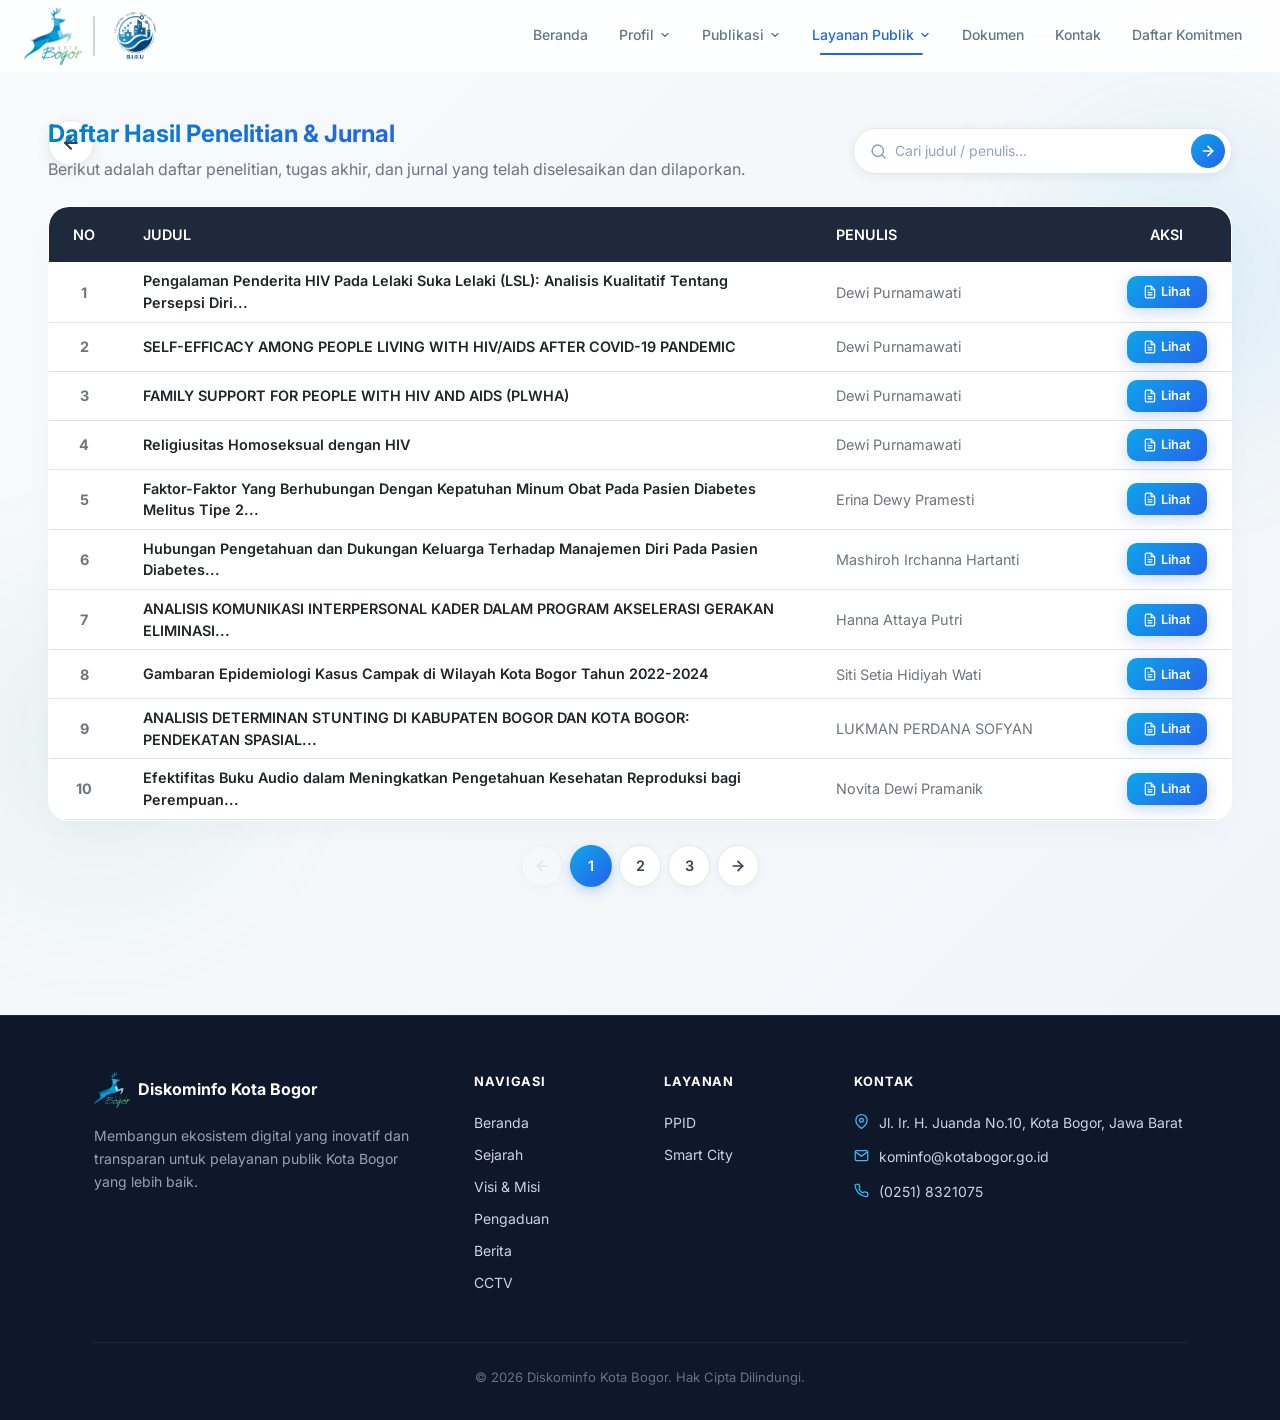
==== daftar-jurnal.html @ 7eaa9bc3 "feat: redesign page submit penelitian, update back button to fixed position, beautify search bar, an" ====
<!DOCTYPE html>
<html lang="id">
<head>
  <meta charset="UTF-8">
  <meta name="viewport" content="width=device-width, initial-scale=1.0">
  <title>Daftar Jurnal & Penelitian — Diskominfo Kota Bogor</title>
  <meta name="description" content="Dinas Komunikasi dan Informatika Kota Bogor — Portal layanan digital, informasi publik, dan pengaduan masyarakat.">

  <link rel="preconnect" href="https://fonts.googleapis.com">
  <link rel="preconnect" href="https://fonts.gstatic.com" crossorigin>
  <link href="https://cdn.jsdelivr.net/npm/bootstrap@5.3.2/dist/css/bootstrap.min.css" rel="stylesheet">
  <link href="https://unpkg.com/aos@2.3.1/dist/aos.css" rel="stylesheet">
  <link rel="stylesheet" href="https://cdn.jsdelivr.net/npm/swiper@10/swiper-bundle.min.css" />
  <link rel="stylesheet" href="assets/css/app.css">
  
  <style>
    /* CSS Tambahan untuk memastikan navbar hover dan tanpa dot di mobile */
    .nav-item { list-style: none !important; }
    .nav-menu .dropdown-menu { border: none; box-shadow: 0 4px 15px rgba(0,0,0,0.08); border-radius: 12px; }
    .nav-menu .dropdown-item { padding: 0.6rem 1.2rem; border-radius: 6px; margin: 2px 8px; width: auto; font-weight: 500; }
    .nav-menu .dropdown-item:hover { background-color: #f1f5f9; color: #0ea5e9; }
    
    @media (max-width: 991px) {
      .nav-menu .dropdown-menu { display: block !important; box-shadow: none !important; padding: 0; margin-left: 1rem; border-left: 2px solid #e2e8f0; border-radius: 0; background: transparent; }
      .nav-menu .dropdown-item { padding: 0.5rem 1rem; }
    }
    #journalsTable thead th {
      background-color: #1e293b !important;
      color: #ffffff !important;
      font-weight: 600;
      border: none;
    }
    /* Custom Pagination Styling */
    .pagination {
      gap: 8px;
    }
    .pagination .page-item .page-link {
      width: 42px;
      height: 42px;
      display: inline-flex;
      align-items: center;
      justify-content: center;
      border-radius: 50% !important;
      border: 1px solid var(--border) !important;
      color: var(--slate-700) !important;
      font-weight: 600;
      font-size: 0.9rem;
      transition: all 0.25s cubic-bezier(0.4, 0, 0.2, 1);
      box-shadow: 0 2px 8px rgba(15, 23, 42, 0.04) !important;
      background-color: var(--white) !important;
    }
    .pagination .page-item.active .page-link {
      background: linear-gradient(135deg, #0ea5e9 0%, #2563eb 100%) !important;
      color: var(--white) !important;
      border-color: transparent !important;
      box-shadow: 0 4px 12px rgba(37, 99, 235, 0.25) !important;
    }
    .pagination .page-item:not(.active):not(.disabled) .page-link:hover {
      background-color: var(--slate-100) !important;
      color: #0ea5e9 !important;
      transform: translateY(-2px);
      border-color: #bae6fd !important;
      box-shadow: 0 6px 12px rgba(14, 165, 233, 0.15) !important;
    }
    .pagination .page-item.disabled .page-link {
      opacity: 0.5;
      background-color: #f8fafc !important;
      color: var(--slate-300) !important;
      cursor: not-allowed;
      border-color: var(--border) !important;
    }
    /* Unified Search Bar */
    .search-bar-unified {
      display: flex;
      align-items: center;
      background: #ffffff;
      border: 1.5px solid #e2e8f0;
      border-radius: 999px;
      padding: 0.3rem 0.4rem 0.3rem 1rem;
      gap: 0.5rem;
      box-shadow: 0 2px 12px rgba(15, 23, 42, 0.06);
      transition: border-color 0.2s ease, box-shadow 0.2s ease;
    }
    .search-bar-unified:focus-within {
      border-color: #0ea5e9;
      box-shadow: 0 0 0 3px rgba(14, 165, 233, 0.12);
    }
    .search-bar-icon {
      color: #94a3b8;
      flex-shrink: 0;
    }
    .search-bar-unified input {
      border: none;
      outline: none;
      background: transparent;
      font-size: 0.875rem;
      color: #0f172a;
      width: 100%;
      padding: 0.25rem 0;
    }
    .search-bar-unified input::placeholder { color: #94a3b8; }
    .search-bar-unified button {
      flex-shrink: 0;
      width: 34px;
      height: 34px;
      border-radius: 50%;
      border: none;
      background: linear-gradient(135deg, #0ea5e9 0%, #2563eb 100%);
      color: #ffffff;
      display: flex;
      align-items: center;
      justify-content: center;
      cursor: pointer;
      transition: transform 0.2s ease, box-shadow 0.2s ease;
    }
    .search-bar-unified button:hover {
      transform: scale(1.08);
      box-shadow: 0 4px 12px rgba(37, 99, 235, 0.3);
    }
  </style>
</head>
<body>

<!-- ═══════════ NAVBAR ═══════════ -->
<header class="site-nav" id="siteNav"></header>

<!-- ═══════════ KONTEN UTAMA ═══════════ -->
<section class="section position-relative overflow-hidden" style="min-height: 80vh; padding-top: 6rem; padding-bottom: 4rem; background: linear-gradient(135deg, #f8fafc 0%, #f1f5f9 100%);">
  <!-- Glowing Background Blobs -->
  <div class="bg-glowing-blob" style="top: 5%; right: -10%;"></div>
  <div class="bg-glowing-blob" style="bottom: 5%; left: -10%; background: radial-gradient(circle, rgba(22, 163, 74, 0.08) 0%, rgba(22, 163, 74, 0) 70%);"></div>

  <div class="container-fluid px-4 px-md-5 mt-2 position-relative" style="z-index: 1;">
    <div class="mb-4" data-aos="fade-up">
      <a href="penelitian.html" class="btn-back-round" title="Kembali ke Layanan Akademik">
        <svg width="20" height="20" viewBox="0 0 24 24" fill="none" stroke="currentColor" stroke-width="2.5" stroke-linecap="round" stroke-linejoin="round"><line x1="19" y1="12" x2="5" y2="12"></line><polyline points="12 19 5 12 12 5"></polyline></svg>
      </a>
    </div>
    <div class="row mb-4 align-items-center" data-aos="fade-up">
      <div class="col-md-8">
        <h4 class="fw-bold mb-2" style="color: #0369a1;"><span class="text-gradient">Daftar Hasil Penelitian & Jurnal</span></h4>
        <p class="text-secondary mb-0">Berikut adalah daftar penelitian, tugas akhir, dan jurnal yang telah diselesaikan dan dilaporkan.</p>
      </div>
      <div class="col-md-4 mt-3 mt-md-0 text-md-end">
        <div class="search-bar-unified">
          <svg class="search-bar-icon" width="17" height="17" viewBox="0 0 24 24" fill="none" stroke="currentColor" stroke-width="2.2" stroke-linecap="round" stroke-linejoin="round"><circle cx="11" cy="11" r="8"></circle><line x1="21" y1="21" x2="16.65" y2="16.65"></line></svg>
          <input type="text" id="searchField" placeholder="Cari judul / penulis..." onkeyup="searchJournals()">
          <button type="button" onclick="searchJournals()" title="Cari">
            <svg width="16" height="16" viewBox="0 0 24 24" fill="none" stroke="currentColor" stroke-width="2.5" stroke-linecap="round" stroke-linejoin="round"><line x1="5" y1="12" x2="19" y2="12"></line><polyline points="12 5 19 12 12 19"></polyline></svg>
          </button>
        </div>
      </div>
    </div>

    <div class="card glass-card border-0 shadow-lg" data-aos="fade-up" data-aos-delay="100" style="overflow: hidden;">
      <div class="card-body p-0" style="border-radius: inherit;">
        <div class="table-responsive" style="border-radius: inherit;">
          <table class="table table-hover align-middle mb-0" id="journalsTable" style="font-size: 0.9rem;">
            <thead>
              <tr>
                <th scope="col" class="py-3 px-4 text-center" style="width: 5%; border: none;">NO</th>
                <th scope="col" class="py-3 px-4" style="width: 60%; border: none;">JUDUL</th>
                <th scope="col" class="py-3 px-4" style="width: 25%; border: none;">PENULIS</th>
                <th scope="col" class="py-3 px-4 text-center" style="width: 10%; border: none;">AKSI</th>
              </tr>
            </thead>
            <tbody>
              <tr>
                <td class="text-center px-4 fw-bold text-secondary">1</td>
                <td class="px-4 fw-semibold text-dark" style="line-height: 1.5;">Pengalaman Penderita HIV Pada Lelaki Suka Lelaki (LSL): Analisis Kualitatif Tentang Persepsi Diri...</td>
                <td class="px-4 text-secondary">Dewi Purnamawati</td>
                <td class="px-4 text-center">
                  <button class="btn btn-premium-gradient btn-sm px-3 py-1.5 fw-bold shadow-sm d-inline-flex align-items-center" style="padding: 0.4rem 1rem !important; font-size: 0.8rem; border-radius: 8px;" onclick="alert('Abstrak dan dokumen lengkap belum tersedia secara publik. Silakan hubungi PPID Diskominfo.')">
                    <svg width="14" height="14" viewBox="0 0 24 24" fill="none" stroke="currentColor" stroke-width="2" class="me-1"><path d="M14 2H6a2 2 0 0 0-2 2v16a2 2 0 0 0 2 2h12a2 2 0 0 0 2-2V8z"></path><polyline points="14 2 14 8 20 8"></polyline><line x1="16" y1="13" x2="8" y2="13"></line><line x1="16" y1="17" x2="8" y2="17"></line><polyline points="10 9 9 9 8 9"></polyline></svg>
                    Lihat
                  </button>
                </td>
              </tr>
              <tr>
                <td class="text-center px-4 fw-bold text-secondary">2</td>
                <td class="px-4 fw-semibold text-dark" style="line-height: 1.5;">SELF-EFFICACY AMONG PEOPLE LIVING WITH HIV/AIDS AFTER COVID-19 PANDEMIC</td>
                <td class="px-4 text-secondary">Dewi Purnamawati</td>
                <td class="px-4 text-center">
                  <button class="btn btn-premium-gradient btn-sm px-3 py-1.5 fw-bold shadow-sm d-inline-flex align-items-center" style="padding: 0.4rem 1rem !important; font-size: 0.8rem; border-radius: 8px;" onclick="alert('Abstrak dan dokumen lengkap belum tersedia secara publik. Silakan hubungi PPID Diskominfo.')">
                    <svg width="14" height="14" viewBox="0 0 24 24" fill="none" stroke="currentColor" stroke-width="2" class="me-1"><path d="M14 2H6a2 2 0 0 0-2 2v16a2 2 0 0 0 2 2h12a2 2 0 0 0 2-2V8z"></path><polyline points="14 2 14 8 20 8"></polyline><line x1="16" y1="13" x2="8" y2="13"></line><line x1="16" y1="17" x2="8" y2="17"></line><polyline points="10 9 9 9 8 9"></polyline></svg>
                    Lihat
                  </button>
                </td>
              </tr>
              <tr>
                <td class="text-center px-4 fw-bold text-secondary">3</td>
                <td class="px-4 fw-semibold text-dark" style="line-height: 1.5;">FAMILY SUPPORT FOR PEOPLE WITH HIV AND AIDS (PLWHA)</td>
                <td class="px-4 text-secondary">Dewi Purnamawati</td>
                <td class="px-4 text-center">
                  <button class="btn btn-premium-gradient btn-sm px-3 py-1.5 fw-bold shadow-sm d-inline-flex align-items-center" style="padding: 0.4rem 1rem !important; font-size: 0.8rem; border-radius: 8px;" onclick="alert('Abstrak dan dokumen lengkap belum tersedia secara publik. Silakan hubungi PPID Diskominfo.')">
                    <svg width="14" height="14" viewBox="0 0 24 24" fill="none" stroke="currentColor" stroke-width="2" class="me-1"><path d="M14 2H6a2 2 0 0 0-2 2v16a2 2 0 0 0 2 2h12a2 2 0 0 0 2-2V8z"></path><polyline points="14 2 14 8 20 8"></polyline><line x1="16" y1="13" x2="8" y2="13"></line><line x1="16" y1="17" x2="8" y2="17"></line><polyline points="10 9 9 9 8 9"></polyline></svg>
                    Lihat
                  </button>
                </td>
              </tr>
              <tr>
                <td class="text-center px-4 fw-bold text-secondary">4</td>
                <td class="px-4 fw-semibold text-dark" style="line-height: 1.5;">Religiusitas Homoseksual dengan HIV</td>
                <td class="px-4 text-secondary">Dewi Purnamawati</td>
                <td class="px-4 text-center">
                  <button class="btn btn-premium-gradient btn-sm px-3 py-1.5 fw-bold shadow-sm d-inline-flex align-items-center" style="padding: 0.4rem 1rem !important; font-size: 0.8rem; border-radius: 8px;" onclick="alert('Abstrak dan dokumen lengkap belum tersedia secara publik. Silakan hubungi PPID Diskominfo.')">
                    <svg width="14" height="14" viewBox="0 0 24 24" fill="none" stroke="currentColor" stroke-width="2" class="me-1"><path d="M14 2H6a2 2 0 0 0-2 2v16a2 2 0 0 0 2 2h12a2 2 0 0 0 2-2V8z"></path><polyline points="14 2 14 8 20 8"></polyline><line x1="16" y1="13" x2="8" y2="13"></line><line x1="16" y1="17" x2="8" y2="17"></line><polyline points="10 9 9 9 8 9"></polyline></svg>
                    Lihat
                  </button>
                </td>
              </tr>
              <tr>
                <td class="text-center px-4 fw-bold text-secondary">5</td>
                <td class="px-4 fw-semibold text-dark" style="line-height: 1.5;">Faktor-Faktor Yang Berhubungan Dengan Kepatuhan Minum Obat Pada Pasien Diabetes Melitus Tipe 2...</td>
                <td class="px-4 text-secondary">Erina Dewy Pramesti</td>
                <td class="px-4 text-center">
                  <button class="btn btn-premium-gradient btn-sm px-3 py-1.5 fw-bold shadow-sm d-inline-flex align-items-center" style="padding: 0.4rem 1rem !important; font-size: 0.8rem; border-radius: 8px;" onclick="alert('Abstrak dan dokumen lengkap belum tersedia secara publik. Silakan hubungi PPID Diskominfo.')">
                    <svg width="14" height="14" viewBox="0 0 24 24" fill="none" stroke="currentColor" stroke-width="2" class="me-1"><path d="M14 2H6a2 2 0 0 0-2 2v16a2 2 0 0 0 2 2h12a2 2 0 0 0 2-2V8z"></path><polyline points="14 2 14 8 20 8"></polyline><line x1="16" y1="13" x2="8" y2="13"></line><line x1="16" y1="17" x2="8" y2="17"></line><polyline points="10 9 9 9 8 9"></polyline></svg>
                    Lihat
                  </button>
                </td>
              </tr>
              <tr>
                <td class="text-center px-4 fw-bold text-secondary">6</td>
                <td class="px-4 fw-semibold text-dark" style="line-height: 1.5;">Hubungan Pengetahuan dan Dukungan Keluarga Terhadap Manajemen Diri Pada Pasien Diabetes...</td>
                <td class="px-4 text-secondary">Mashiroh Irchanna Hartanti</td>
                <td class="px-4 text-center">
                  <button class="btn btn-premium-gradient btn-sm px-3 py-1.5 fw-bold shadow-sm d-inline-flex align-items-center" style="padding: 0.4rem 1rem !important; font-size: 0.8rem; border-radius: 8px;" onclick="alert('Abstrak dan dokumen lengkap belum tersedia secara publik. Silakan hubungi PPID Diskominfo.')">
                    <svg width="14" height="14" viewBox="0 0 24 24" fill="none" stroke="currentColor" stroke-width="2" class="me-1"><path d="M14 2H6a2 2 0 0 0-2 2v16a2 2 0 0 0 2 2h12a2 2 0 0 0 2-2V8z"></path><polyline points="14 2 14 8 20 8"></polyline><line x1="16" y1="13" x2="8" y2="13"></line><line x1="16" y1="17" x2="8" y2="17"></line><polyline points="10 9 9 9 8 9"></polyline></svg>
                    Lihat
                  </button>
                </td>
              </tr>
              <tr>
                <td class="text-center px-4 fw-bold text-secondary">7</td>
                <td class="px-4 fw-semibold text-dark" style="line-height: 1.5;">ANALISIS KOMUNIKASI INTERPERSONAL KADER DALAM PROGRAM AKSELERASI GERAKAN ELIMINASI...</td>
                <td class="px-4 text-secondary">Hanna Attaya Putri</td>
                <td class="px-4 text-center">
                  <button class="btn btn-premium-gradient btn-sm px-3 py-1.5 fw-bold shadow-sm d-inline-flex align-items-center" style="padding: 0.4rem 1rem !important; font-size: 0.8rem; border-radius: 8px;" onclick="alert('Abstrak dan dokumen lengkap belum tersedia secara publik. Silakan hubungi PPID Diskominfo.')">
                    <svg width="14" height="14" viewBox="0 0 24 24" fill="none" stroke="currentColor" stroke-width="2" class="me-1"><path d="M14 2H6a2 2 0 0 0-2 2v16a2 2 0 0 0 2 2h12a2 2 0 0 0 2-2V8z"></path><polyline points="14 2 14 8 20 8"></polyline><line x1="16" y1="13" x2="8" y2="13"></line><line x1="16" y1="17" x2="8" y2="17"></line><polyline points="10 9 9 9 8 9"></polyline></svg>
                    Lihat
                  </button>
                </td>
              </tr>
              <tr>
                <td class="text-center px-4 fw-bold text-secondary">8</td>
                <td class="px-4 fw-semibold text-dark" style="line-height: 1.5;">Gambaran Epidemiologi Kasus Campak di Wilayah Kota Bogor Tahun 2022-2024</td>
                <td class="px-4 text-secondary">Siti Setia Hidiyah Wati</td>
                <td class="px-4 text-center">
                  <button class="btn btn-premium-gradient btn-sm px-3 py-1.5 fw-bold shadow-sm d-inline-flex align-items-center" style="padding: 0.4rem 1rem !important; font-size: 0.8rem; border-radius: 8px;" onclick="alert('Abstrak dan dokumen lengkap belum tersedia secara publik. Silakan hubungi PPID Diskominfo.')">
                    <svg width="14" height="14" viewBox="0 0 24 24" fill="none" stroke="currentColor" stroke-width="2" class="me-1"><path d="M14 2H6a2 2 0 0 0-2 2v16a2 2 0 0 0 2 2h12a2 2 0 0 0 2-2V8z"></path><polyline points="14 2 14 8 20 8"></polyline><line x1="16" y1="13" x2="8" y2="13"></line><line x1="16" y1="17" x2="8" y2="17"></line><polyline points="10 9 9 9 8 9"></polyline></svg>
                    Lihat
                  </button>
                </td>
              </tr>
              <tr>
                <td class="text-center px-4 fw-bold text-secondary">9</td>
                <td class="px-4 fw-semibold text-dark" style="line-height: 1.5;">ANALISIS DETERMINAN STUNTING DI KABUPATEN BOGOR DAN KOTA BOGOR: PENDEKATAN SPASIAL...</td>
                <td class="px-4 text-secondary">LUKMAN PERDANA SOFYAN</td>
                <td class="px-4 text-center">
                  <button class="btn btn-premium-gradient btn-sm px-3 py-1.5 fw-bold shadow-sm d-inline-flex align-items-center" style="padding: 0.4rem 1rem !important; font-size: 0.8rem; border-radius: 8px;" onclick="alert('Abstrak dan dokumen lengkap belum tersedia secara publik. Silakan hubungi PPID Diskominfo.')">
                    <svg width="14" height="14" viewBox="0 0 24 24" fill="none" stroke="currentColor" stroke-width="2" class="me-1"><path d="M14 2H6a2 2 0 0 0-2 2v16a2 2 0 0 0 2 2h12a2 2 0 0 0 2-2V8z"></path><polyline points="14 2 14 8 20 8"></polyline><line x1="16" y1="13" x2="8" y2="13"></line><line x1="16" y1="17" x2="8" y2="17"></line><polyline points="10 9 9 9 8 9"></polyline></svg>
                    Lihat
                  </button>
                </td>
              </tr>
              <tr>
                <td class="text-center px-4 fw-bold text-secondary">10</td>
                <td class="px-4 fw-semibold text-dark" style="line-height: 1.5;">Efektifitas Buku Audio dalam Meningkatkan Pengetahuan Kesehatan Reproduksi bagi Perempuan...</td>
                <td class="px-4 text-secondary">Novita Dewi Pramanik</td>
                <td class="px-4 text-center">
                  <button class="btn btn-premium-gradient btn-sm px-3 py-1.5 fw-bold shadow-sm d-inline-flex align-items-center" style="padding: 0.4rem 1rem !important; font-size: 0.8rem; border-radius: 8px;" onclick="alert('Abstrak dan dokumen lengkap belum tersedia secara publik. Silakan hubungi PPID Diskominfo.')">
                    <svg width="14" height="14" viewBox="0 0 24 24" fill="none" stroke="currentColor" stroke-width="2" class="me-1"><path d="M14 2H6a2 2 0 0 0-2 2v16a2 2 0 0 0 2 2h12a2 2 0 0 0 2-2V8z"></path><polyline points="14 2 14 8 20 8"></polyline><line x1="16" y1="13" x2="8" y2="13"></line><line x1="16" y1="17" x2="8" y2="17"></line><polyline points="10 9 9 9 8 9"></polyline></svg>
                    Lihat
                  </button>
                </td>
              </tr>
            </tbody>
          </table>
        </div>
      </div>
    </div>

    <!-- Paginasi -->
    <nav aria-label="Page navigation" class="mt-4 pb-5" data-aos="fade-up">
      <ul class="pagination justify-content-center">
        <li class="page-item disabled">
          <a class="page-link border-0" href="#" aria-label="Sebelumnya" title="Sebelumnya">
            <svg width="18" height="18" viewBox="0 0 24 24" fill="none" stroke="currentColor" stroke-width="2.5" stroke-linecap="round" stroke-linejoin="round"><line x1="19" y1="12" x2="5" y2="12"></line><polyline points="12 19 5 12 12 5"></polyline></svg>
          </a>
        </li>
        <li class="page-item active"><a class="page-link border-0" href="#">1</a></li>
        <li class="page-item"><a class="page-link border-0" href="#">2</a></li>
        <li class="page-item"><a class="page-link border-0" href="#">3</a></li>
        <li class="page-item">
          <a class="page-link border-0" href="#" aria-label="Selanjutnya" title="Selanjutnya">
            <svg width="18" height="18" viewBox="0 0 24 24" fill="none" stroke="currentColor" stroke-width="2.5" stroke-linecap="round" stroke-linejoin="round"><line x1="5" y1="12" x2="19" y2="12"></line><polyline points="12 5 19 12 12 19"></polyline></svg>
          </a>
        </li>
      </ul>
    </nav>
    
  </div>
</section>

<!-- ═══════════ FOOTER ═══════════ -->
<footer class="site-footer">
  <div class="container">
    <div class="row g-5">

      <!-- Brand -->
      <div class="col-lg-4">
        <div class="footer-brand d-flex align-items-center gap-2 mb-3">
          <img src="images/kominfo.jpg" alt="Logo" class="rounded-2">
          <strong>Diskominfo Kota Bogor</strong>
        </div>
        <p class="footer-desc">Membangun ekosistem digital yang inovatif dan transparan untuk pelayanan publik Kota Bogor yang lebih baik.</p>
      </div>

      <!-- Navigasi -->
      <div class="col-sm-6 col-lg-2">
        <p class="footer-heading">Navigasi</p>
        <div class="footer-links">
          <a href="index.php">Beranda</a>
          <a href="sejarah.php">Sejarah</a>
          <a href="visi-misi.php">Visi &amp; Misi</a>
          <a href="laporan.php">Pengaduan</a>
          <a href="berita.php">Berita</a>
          <a href="cctv.php">CCTV</a>
        </div>
      </div>

      <!-- Layanan -->
      <div class="col-sm-6 col-lg-2">
        <p class="footer-heading">Layanan</p>
        <div class="footer-links">
          <a href="https://ppid.kotabogor.go.id" target="_blank">PPID</a>
          <a href="https://smartcity.kotabogor.go.id" target="_blank">Smart City</a>
        </div>
      </div>

      <!-- Kontak -->
      <div class="col-lg-4">
        <p class="footer-heading">Kontak</p>
        <div class="footer-contact">
          <div class="footer-contact-item">
            <svg width="15" height="15" viewBox="0 0 24 24" fill="none" stroke="currentColor" stroke-width="2"><path d="M21 10c0 7-9 13-9 13s-9-6-9-13a9 9 0 0 1 18 0z"/><circle cx="12" cy="10" r="3"/></svg>
            <span>Jl. Ir. H. Juanda No.10, Kota Bogor, Jawa Barat</span>
          </div>
          <div class="footer-contact-item">
            <svg width="15" height="15" viewBox="0 0 24 24" fill="none" stroke="currentColor" stroke-width="2"><path d="M4 4h16c1.1 0 2 .9 2 2v12c0 1.1-.9 2-2 2H4c-1.1 0-2-.9-2-2V6c0-1.1.9-2 2-2z"/><polyline points="22,6 12,13 2,6"/></svg>
            <span>kominfo@kotabogor.go.id</span>
          </div>
          <div class="footer-contact-item">
            <svg width="15" height="15" viewBox="0 0 24 24" fill="none" stroke="currentColor" stroke-width="2"><path d="M22 16.92v3a2 2 0 0 1-2.18 2 19.79 19.79 0 0 1-8.63-3.07A19.5 19.5 0 0 1 4.69 12.7 19.79 19.79 0 0 1 1.62 4.07 2 2 0 0 1 3.6 2h3a2 2 0 0 1 2 1.72c.127.96.361 1.903.7 2.81a2 2 0 0 1-.45 2.11L8.09 9.91a16 16 0 0 0 6 6l1.27-1.27a2 2 0 0 1 2.11-.45c.907.339 1.85.573 2.81.7A2 2 0 0 1 22 16.92z"/></svg>
            <span>(0251) 8321075</span>
          </div>
        </div>
      </div>

    </div>

    <div class="footer-bottom">
      &copy; 2026 Diskominfo Kota Bogor. Hak Cipta Dilindungi.
    </div>
  </div>
</footer>

<!-- Scripts -->
<script src="https://cdn.jsdelivr.net/npm/bootstrap@5.3.2/dist/js/bootstrap.bundle.min.js"></script>
<script src="https://unpkg.com/aos@2.3.1/dist/aos.js"></script>
<script src="https://cdn.jsdelivr.net/npm/swiper@10/swiper-bundle.min.js"></script>
<script src="assets/js/main.js"></script>
<script src="assets/js/navbar.js"></script>
<script>
  AOS.init({ once: true, duration: 560, offset: 30, easing: 'ease-out-cubic' });

  function searchJournals() {
    const input = document.getElementById('searchField').value.toLowerCase();
    const table = document.getElementById('journalsTable');
    const trs = table.getElementsByTagName('tbody')[0].getElementsByTagName('tr');

    for (let i = 0; i < trs.length; i++) {
      const titleTd = trs[i].getElementsByTagName('td')[1];
      const authorTd = trs[i].getElementsByTagName('td')[2];
      if (titleTd && authorTd) {
        const titleText = titleTd.textContent || titleTd.innerText;
        const authorText = authorTd.textContent || authorTd.innerText;
        if (titleText.toLowerCase().indexOf(input) > -1 || authorText.toLowerCase().indexOf(input) > -1) {
          trs[i].style.display = "";
        } else {
          trs[i].style.display = "none";
        }
      }
    }
  }
</script>
</body>
</html>
---- assets/css/app.css ----
@import url('https://fonts.googleapis.com/css2?family=Inter:ital,opsz,wght@0,14..32,300;0,14..32,400;0,14..32,500;0,14..32,600;0,14..32,700;0,14..32,800;1,14..32,400&display=swap');

/* ─── RESET & BASE ─────────────────────────────────────────── */
*, *::before, *::after { box-sizing: border-box; margin: 0; padding: 0; }

:root {
  --blue:       #2563eb;
  --blue-dark:  #1e40af;
  --blue-light: #eff6ff;
  --slate-900:  #0f172a;
  --slate-700:  #334155;
  --slate-500:  #64748b;
  --slate-300:  #cbd5e1;
  --slate-100:  #f1f5f9;
  --white:      #ffffff;
  --border:     #e2e8f0;
  --radius:     12px;
  --radius-lg:  20px;
  --shadow-sm:  0 1px 3px rgba(0,0,0,.08);
  --shadow-md:  0 4px 16px rgba(0,0,0,.10);
  --shadow-lg:  0 12px 40px rgba(0,0,0,.12);
  --nav-h:      72px;
  --transition: .25s cubic-bezier(.4,0,.2,1);
}

html { scroll-behavior: smooth; }

body {
  font-family: 'Inter', -apple-system, BlinkMacSystemFont, sans-serif;
  font-size: 16px;
  line-height: 1.6;
  color: var(--slate-700);
  background: var(--white);
  -webkit-font-smoothing: antialiased;
  overflow-x: hidden;
}

img { max-width: 100%; height: auto; display: block; }
a  { color: inherit; text-decoration: none; }
ul { list-style: none; }

/* ─── TYPOGRAPHY ────────────────────────────────────────────── */
.display-1 { font-size: clamp(2.5rem,5vw,3.75rem); font-weight: 800; line-height: 1.12; letter-spacing: -.04em; color: var(--slate-900); }
.h2-section { font-size: clamp(1.75rem,3.5vw,2.25rem); font-weight: 700; letter-spacing: -.03em; color: var(--slate-900); }
.h3-card    { font-size: 1rem; font-weight: 600; color: var(--slate-900); }
.lead       { font-size: 1.0625rem; color: var(--slate-500); max-width: 560px; }

/* ─── NAVBAR ────────────────────────────────────────────────── */
.site-nav {
  position: fixed; inset: 0 0 auto;
  z-index: 1000;
  height: var(--nav-h);
  display: flex; align-items: center;
  background: rgba(255,255,255,.88);
  backdrop-filter: blur(14px) saturate(180%);
  -webkit-backdrop-filter: blur(14px) saturate(180%);
  border-bottom: 1px solid transparent;
  transition: border-color var(--transition), box-shadow var(--transition), background var(--transition);
}
.site-nav.scrolled {
  background: #ffffff !important;
  border-color: var(--border);
  box-shadow: var(--shadow-sm);
  backdrop-filter: none !important;
  -webkit-backdrop-filter: none !important;
}
.nav-wrap {
  width: 100%; max-width: 1280px;
  margin: 0 auto; padding: 0 1.5rem;
  display: flex; align-items: center; gap: 2.5rem;
}
.nav-brand {
  display: flex; align-items: center; gap: .6rem;
  flex-shrink: 0;
  font-weight: 700; font-size: 1rem; color: var(--slate-900);
}
/* Divider antara dua logo */
.nav-logo-divider {
  display: inline-block;
  width: 1.5px;
  height: 40px;
  background: #cbd5e1;
  border-radius: 2px;
  margin: 0 .1rem;
  flex-shrink: 0;
}
.nav-brand img, .nav-logo-img { width: 58px; height: 58px; border-radius: 8px; object-fit: cover; }
.nav-brand span { line-height: 1.2; }
.nav-brand .subtitle { font-size: .7rem; font-weight: 400; color: var(--slate-500); display: block; }

/* Layanan Publik active underline highlight */
.nav-link-layanan {
  position: relative;
}
.nav-link-layanan.layanan-active {
  color: var(--blue) !important;
  background: transparent !important;
}
.nav-link-layanan.layanan-active::after {
  content: '';
  position: absolute;
  bottom: 0;
  left: 50%;
  transform: translateX(-50%);
  width: 70%;
  height: 2px;
  background: var(--blue);
  border-radius: 2px;
}

/* Suppress Bootstrap's default caret on all dropdowns in navbar */
.nav-menu .nav-link.nav-dropdown-plain::after,
.nav-menu .nav-link.dropdown-toggle::after { display: none !important; }

/* Layanan Publik custom SVG chevron */
.nav-link-layanan { display: inline-flex; align-items: center; gap: .3rem; }
.nav-chevron {
  transition: transform 0.2s ease;
  flex-shrink: 0;
}
.nav-item.dropdown:hover .nav-chevron,
.nav-item.dropdown .nav-link[aria-expanded="true"] .nav-chevron {
  transform: rotate(180deg);
}

.nav-menu { display: flex; align-items: center; gap: .25rem; margin-left: auto; margin-right: 0; }

.nav-link {
  position: relative;
  padding: .5rem .85rem;
  border-radius: 8px;
  font-size: .875rem; font-weight: 500;
  color: var(--slate-500);
  transition: color var(--transition), background var(--transition);
  white-space: nowrap;
}
.nav-link:hover, .nav-link.active { color: var(--blue); background: var(--blue-light); }

/* Dropdown */
.nav-item { position: relative; list-style: none; }
.dropdown-panel {
  position: absolute; top: calc(100% + .5rem); left: 50%;
  transform: translateX(-50%);
  background: var(--white);
  border: 1px solid var(--border);
  border-radius: var(--radius);
  box-shadow: var(--shadow-lg);
  min-width: 180px;
  padding: .5rem;
  opacity: 0; pointer-events: none;
  transform: translateX(-50%) translateY(-8px);
  transition: opacity var(--transition), transform var(--transition);
}
.nav-item:hover .dropdown-panel {
  opacity: 1; pointer-events: all;
  transform: translateX(-50%) translateY(0);
}
.dropdown-panel a {
  display: block;
  padding: .6rem 1rem;
  border-radius: 8px;
  font-size: .875rem; font-weight: 500; color: var(--slate-700);
  transition: background var(--transition), color var(--transition);
}
.dropdown-panel a:hover { background: var(--blue-light); color: var(--blue); }

/* ── Bootstrap .dropdown-menu hover support (for dynamically injected navbar) ── */
.nav-menu .nav-item.dropdown .dropdown-menu {
  display: block;
  visibility: hidden;
  opacity: 0;
  pointer-events: none;
  transform: translateY(-8px);
  transition: opacity 0.2s ease, transform 0.2s ease, visibility 0.2s;
  margin-top: 0.25rem;
}
.nav-menu .nav-item.dropdown:hover .dropdown-menu {
  visibility: visible;
  opacity: 1;
  pointer-events: all;
  transform: translateY(0);
}

/* AI Icon Button */
.nav-ai-btn {
  display: flex; align-items: center; justify-content: center;
  width: 40px; height: 40px;
  border-radius: 10px;
  background: var(--blue);
  color: var(--white);
  border: none; cursor: pointer;
  transition: background var(--transition), transform var(--transition);
  text-decoration: none;
  flex-shrink: 0;
}
.nav-ai-btn:hover { background: var(--blue-dark); transform: scale(1.05); }

/* Mobile hamburger */
.nav-hamburger {
  display: none; flex-direction: column; gap: 4px;
  background: none; border: none; cursor: pointer; padding: .5rem;
}
.nav-hamburger span {
  display: block; width: 22px; height: 2px;
  background: var(--slate-900); border-radius: 2px;
  transition: transform var(--transition), opacity var(--transition);
}

/* ─── HERO ──────────────────────────────────────────────────── */
.hero {
  padding-top: calc(var(--nav-h) + 4rem);
  padding-bottom: 4rem;
  background: var(--white);
  position: relative; overflow: hidden;
}
.hero::after {
  content: '';
  position: absolute; top: -200px; right: -200px;
  width: 700px; height: 700px;
  background: radial-gradient(circle, #dbeafe 0%, transparent 65%);
  z-index: 0; pointer-events: none;
}
.hero .container { position: relative; z-index: 1; }
.hero-badge {
  display: inline-flex; align-items: center; gap: .5rem;
  padding: .375rem 1rem;
  background: var(--blue-light);
  border: 1px solid #bfdbfe;
  border-radius: 50px;
  font-size: .8125rem; font-weight: 600; color: var(--blue);
  margin-bottom: 1.5rem;
}
.hero-badge .dot {
  width: 8px; height: 8px;
  background: var(--blue); border-radius: 50%;
  animation: pulse-dot 2s infinite;
}
@keyframes pulse-dot {
  0%,100% { box-shadow: 0 0 0 0 rgba(37,99,235,.5); }
  50%      { box-shadow: 0 0 0 6px rgba(37,99,235,0); }
}

.hero-title { margin-bottom: 1.25rem; }
.hero-lead  { margin-bottom: 2.5rem; }

.hero-actions { display: flex; gap: 1rem; flex-wrap: wrap; }
.btn-primary {
  display: inline-flex; align-items: center; gap: .5rem;
  padding: .8125rem 1.75rem;
  background: var(--blue); color: var(--white);
  border: none; border-radius: 10px;
  font-size: .9375rem; font-weight: 600;
  cursor: pointer;
  transition: background var(--transition), transform var(--transition), box-shadow var(--transition);
  box-shadow: 0 2px 12px rgba(37,99,235,.35);
}
.btn-primary:hover {
  background: var(--blue-dark); transform: translateY(-2px);
  box-shadow: 0 6px 24px rgba(37,99,235,.4);
}
.btn-secondary {
  display: inline-flex; align-items: center; gap: .5rem;
  padding: .8125rem 1.75rem;
  background: var(--white); color: var(--slate-700);
  border: 1px solid var(--border); border-radius: 10px;
  font-size: .9375rem; font-weight: 600;
  cursor: pointer;
  transition: border-color var(--transition), color var(--transition), transform var(--transition);
}
.btn-secondary:hover { border-color: var(--blue); color: var(--blue); transform: translateY(-2px); }

/* Hero Banner/Slider */
.hero-slider {
  position: relative; border-radius: var(--radius-lg);
  overflow: hidden;
  box-shadow: var(--shadow-lg);
  margin-top: 3.5rem;
}
.hero-slider img { width: 100%; height: 400px; object-fit: cover; }
.carousel-ctrl {
  position: absolute; top: 50%; transform: translateY(-50%);
  width: 44px; height: 44px;
  background: rgba(255,255,255,.95); border: none;
  border-radius: 50%; cursor: pointer;
  display: flex; align-items: center; justify-content: center;
  box-shadow: var(--shadow-md);
  transition: background var(--transition), transform var(--transition);
  z-index: 5;
}
.carousel-ctrl:hover { background: var(--white); transform: translateY(-50%) scale(1.1); }
.carousel-ctrl.prev { left: 1rem; }
.carousel-ctrl.next { right: 1rem; }
.carousel-dots {
  position: absolute; bottom: 1rem; left: 50%; transform: translateX(-50%);
  display: flex; gap: .4rem;
}
.carousel-dot {
  width: 8px; height: 8px;
  border-radius: 50%; border: none;
  background: rgba(255,255,255,.6); cursor: pointer;
  transition: background var(--transition), width var(--transition);
}
.carousel-dot.active { background: var(--white); width: 22px; border-radius: 4px; }

/* ─── CONTAINERS & LAYOUT ───────────────────────────────────── */
.container { max-width: 1140px; margin: 0 auto; padding: 0 1.5rem; }
.section { padding: 4rem 0; }
.section-sm { padding: 2.5rem 0; }
.bg-alt { background: var(--slate-100); }
.bg-dark-navy { background: var(--slate-900); }

/* Section Header */
.section-header { margin-bottom: 3rem; }
.section-label {
  display: inline-block;
  font-size: .75rem; font-weight: 700; letter-spacing: .08em; text-transform: uppercase;
  color: var(--blue); margin-bottom: .75rem;
}
.section-title { margin-bottom: .75rem; }
.section-desc  { color: var(--slate-500); max-width: 520px; }

/* ─── FEATURES (Mengenal Diskominfo) ────────────────────────── */
.features-grid {
  display: grid;
  grid-template-columns: 1fr 1fr;
  gap: 1.25rem;
}
.feature-card {
  display: flex; gap: 1rem;
  padding: 1.5rem;
  background: var(--white);
  border: 1px solid var(--border);
  border-radius: var(--radius);
  transition: box-shadow var(--transition), border-color var(--transition), transform var(--transition);
}
.feature-card:hover {
  box-shadow: var(--shadow-md);
  border-color: var(--blue);
  transform: translateY(-3px);
}
.feature-icon {
  flex-shrink: 0;
  width: 44px; height: 44px;
  border-radius: 10px;
  background: var(--blue-light);
  color: var(--blue);
  display: flex; align-items: center; justify-content: center;
}
.feature-text h4 { font-size: .9375rem; font-weight: 600; color: var(--slate-900); margin-bottom: .25rem; }
.feature-text p  { font-size: .8125rem; color: var(--slate-500); line-height: 1.5; }

/* ─── KEPALA DINAS ──────────────────────────────────────────── */
.profile-card {
  background: var(--white);
  border: 1px solid var(--border);
  border-radius: var(--radius-lg);
  overflow: hidden;
  box-shadow: var(--shadow-sm);
  display: flex;
}
.profile-img-col {
  flex-shrink: 0; width: 280px;
  background: var(--slate-100);
  display: flex; flex-direction: column; align-items: center;
  justify-content: flex-end;
  padding: 2rem 1.5rem 1.5rem;
  border-right: 1px solid var(--border);
}
.profile-img-col img {
  width: 100%; border-radius: var(--radius);
  object-fit: cover; aspect-ratio: 3/4;
  box-shadow: var(--shadow-md);
}
.profile-name { margin-top: 1rem; text-align: center; }
.profile-name h4 { font-size: .9375rem; font-weight: 700; color: var(--slate-900); }
.profile-name p  { font-size: .8rem; color: var(--slate-500); }
.profile-content { padding: 2.5rem 3rem; flex: 1; }
.profile-greeting { margin-bottom: 1.5rem; color: var(--slate-700); font-size: .9375rem; }
.profile-quote {
  background: var(--slate-100);
  border-left: 4px solid var(--blue);
  border-radius: 0 var(--radius) var(--radius) 0;
  padding: 1.25rem 1.5rem;
  margin-bottom: 1.5rem;
  font-style: italic;
  color: var(--slate-700);
  font-size: .9375rem;
  position: relative;
}
.profile-quote::before {
  content: '\201C';
  font-family: Georgia, serif; font-size: 3.5rem;
  color: var(--blue); opacity: .3;
  line-height: 1;
  position: absolute; top: .25rem; left: 1rem;
}
.profile-body { font-size: .9rem; color: var(--slate-500); line-height: 1.7; margin-bottom: 1.5rem; }

/* ─── LAYANAN PORTAL GRID ───────────────────────────────────── */
.portal-grid {
  display: grid;
  grid-template-columns: repeat(auto-fill, minmax(220px, 1fr));
  gap: 1.25rem;
}
.portal-card {
  background: var(--white);
  border: 1px solid var(--border);
  border-radius: var(--radius);
  padding: 1.75rem 1.5rem;
  display: flex; flex-direction: column;
  transition: box-shadow var(--transition), border-color var(--transition), transform var(--transition);
  position: relative; overflow: hidden;
}
.portal-card::after {
  content: ''; position: absolute;
  inset: 0; background: var(--blue); opacity: 0;
  transition: opacity var(--transition);
  pointer-events: none;
}
.portal-card:hover { box-shadow: var(--shadow-md); transform: translateY(-4px); border-color: var(--blue); }
.portal-card.featured { background: var(--blue); border-color: var(--blue); }
.portal-card.featured h4, .portal-card.featured p { color: var(--white); }
.portal-card.featured .portal-link { color: var(--white); opacity: .8; }
.portal-card.featured .portal-link:hover { opacity: 1; }
.portal-badge {
  display: inline-block;
  font-size: .7rem; font-weight: 700; letter-spacing: .06em; text-transform: uppercase;
  padding: .2rem .6rem; border-radius: 4px;
  background: var(--blue-light); color: var(--blue);
  margin-bottom: 1rem; width: fit-content;
}
.portal-card.featured .portal-badge { background: rgba(255,255,255,.2); color: var(--white); }
.portal-card h4 { font-size: .9375rem; font-weight: 700; color: var(--slate-900); margin-bottom: .5rem; }
.portal-card p  { font-size: .8125rem; color: var(--slate-500); line-height: 1.55; flex: 1; }
.portal-link {
  display: inline-flex; align-items: center; gap: .35rem;
  font-size: .8125rem; font-weight: 600; color: var(--blue);
  margin-top: 1.25rem;
  transition: gap var(--transition);
}
.portal-link:hover { gap: .6rem; }

/* ─── BERITA & KALENDER ─────────────────────────────────────── */
.news-grid { display: flex; flex-direction: column; gap: 1rem; }
.news-card {
  display: flex; gap: 1rem;
  padding: 1rem;
  background: var(--white);
  border: 1px solid var(--border);
  border-radius: var(--radius);
  transition: box-shadow var(--transition), border-color var(--transition);
}
.news-card:hover { box-shadow: var(--shadow-md); border-color: var(--blue); }
.news-card-img {
  flex-shrink: 0;
  width: 80px; height: 70px;
  border-radius: 8px; object-fit: cover;
  background: var(--slate-100);
}
.news-card-body { flex: 1; }
.news-source { font-size: .7rem; font-weight: 600; color: var(--blue); text-transform: uppercase; letter-spacing: .05em; }
.news-title  { font-size: .875rem; font-weight: 600; color: var(--slate-900); line-height: 1.4; margin: .2rem 0 .4rem; }
.news-date   { font-size: .75rem; color: var(--slate-500); }

/* Calendar Widget */
.calendar-widget {
  background: var(--white);
  border: 1px solid var(--border);
  border-radius: var(--radius);
  overflow: hidden;
}
.cal-header {
  display: flex; align-items: center; justify-content: space-between;
  padding: 1rem 1.25rem;
  border-bottom: 1px solid var(--border);
  font-weight: 600; font-size: .9375rem; color: var(--slate-900);
}
.cal-nav-btn {
  width: 30px; height: 30px;
  border: 1px solid var(--border); border-radius: 8px;
  background: var(--white); cursor: pointer;
  display: flex; align-items: center; justify-content: center;
  color: var(--slate-500);
  transition: background var(--transition), color var(--transition);
}
.cal-nav-btn:hover { background: var(--blue-light); color: var(--blue); }
.cal-grid {
  display: grid; grid-template-columns: repeat(7, 1fr);
  gap: 0;
}
.cal-day-label {
  padding: .5rem 0; text-align: center;
  font-size: .7rem; font-weight: 600; color: var(--slate-500);
  text-transform: uppercase; letter-spacing: .04em;
}
.cal-day {
  padding: .5rem 0; text-align: center;
  font-size: .8125rem; color: var(--slate-700);
  cursor: pointer; border-radius: 8px;
  transition: background var(--transition), color var(--transition);
  margin: 2px;
}
.cal-day:hover { background: var(--blue-light); color: var(--blue); }
.cal-day.today  { background: var(--blue); color: var(--white); font-weight: 700; }
.cal-day.other  { color: var(--slate-300); }

/* ─── FOOTER ────────────────────────────────────────────────── */
.site-footer {
  background: #0f172a;
  border-top: 1px solid #1e293b;
  padding: 3.5rem 0 2rem;
  color: #94a3b8;
}
.footer-brand { margin-bottom: 1rem; }
.footer-brand img { width: 36px; height: 36px; border-radius: 8px; }
.footer-brand strong { font-size: 1rem; font-weight: 700; color: #ffffff; }
.footer-desc { font-size: .875rem; color: #94a3b8; line-height: 1.65; }
.footer-heading { font-size: .8rem; font-weight: 700; letter-spacing: .07em; text-transform: uppercase; color: #ffffff; margin-bottom: 1.25rem; }
.footer-links { display: flex; flex-direction: column; gap: .6rem; }
.footer-links a { font-size: .875rem; color: #cbd5e1; transition: color var(--transition); }
.footer-links a:hover { color: #38bdf8; }
.footer-contact { display: flex; flex-direction: column; gap: .75rem; }
.footer-contact-item { display: flex; align-items: flex-start; gap: .6rem; font-size: .875rem; color: #cbd5e1; }
.footer-contact-item svg { flex-shrink: 0; color: #38bdf8; margin-top: 2px; }
.footer-bottom {
  margin-top: 3rem; padding-top: 1.5rem;
  border-top: 1px solid #1e293b;
  text-align: center; font-size: .8125rem; color: #64748b;
}

/* ─── WOWOEMBEGE AI PAGE ────────────────────────────────────── */
.ai-page { display: flex; height: 100vh; overflow: hidden; background: var(--white); }
.ai-sidebar {
  width: 260px; flex-shrink: 0;
  background: var(--slate-100);
  border-right: 1px solid var(--border);
  display: flex; flex-direction: column;
  overflow-y: auto;
}
.ai-sidebar-header {
  padding: 1.25rem 1rem;
  border-bottom: 1px solid var(--border);
  display: flex; align-items: center; justify-content: space-between;
}
.ai-logo { display: flex; align-items: center; gap: .6rem; font-weight: 700; font-size: .9375rem; color: var(--slate-900); }
.ai-logo img { width: 30px; height: 30px; border-radius: 8px; }
.ai-new-chat {
  width: 100%; padding: .75rem 1rem;
  background: var(--blue); color: var(--white);
  border: none; border-radius: 10px; cursor: pointer;
  font-size: .875rem; font-weight: 600;
  margin: 1rem; width: calc(100% - 2rem);
  transition: background var(--transition);
  display: flex; align-items: center; justify-content: center; gap: .5rem;
}
.ai-new-chat:hover { background: var(--blue-dark); }
.ai-history-label { padding: .5rem 1rem; font-size: .7rem; font-weight: 700; letter-spacing: .07em; text-transform: uppercase; color: var(--slate-500); }
.ai-history-item {
  padding: .625rem 1rem; font-size: .875rem;
  color: var(--slate-700); border-radius: 8px; margin: 0 .5rem;
  cursor: pointer; transition: background var(--transition), color var(--transition);
  white-space: nowrap; overflow: hidden; text-overflow: ellipsis;
}
.ai-history-item:hover { background: var(--border); color: var(--slate-900); }

.ai-main { flex: 1; display: flex; flex-direction: column; overflow: hidden; }
.ai-topbar {
  height: 60px; flex-shrink: 0;
  border-bottom: 1px solid var(--border);
  display: flex; align-items: center; justify-content: space-between;
  padding: 0 1.5rem;
}
.ai-model-tag {
  display: flex; align-items: center; gap: .5rem;
  font-size: .875rem; font-weight: 600; color: var(--slate-700);
}
.ai-model-dot { width: 8px; height: 8px; background: #22c55e; border-radius: 50%; }
.ai-back-link { font-size: .8125rem; color: var(--slate-500); display: flex; align-items: center; gap: .3rem; transition: color var(--transition); }
.ai-back-link:hover { color: var(--blue); }

.ai-messages { flex: 1; overflow-y: auto; padding: 2rem 1.5rem; scroll-behavior: smooth; }
.ai-message-row { display: flex; gap: 1rem; max-width: 780px; margin: 0 auto 2rem; }
.ai-avatar {
  flex-shrink: 0;
  width: 36px; height: 36px;
  border-radius: 10px; border: 1px solid var(--border);
  display: flex; align-items: center; justify-content: center;
  font-size: .75rem; font-weight: 700;
}
.ai-avatar.bot { background: var(--slate-900); color: var(--white); border-color: var(--slate-900); }
.ai-avatar.user { background: var(--white); color: var(--slate-700); }
.ai-message-content { flex: 1; font-size: .9375rem; line-height: 1.7; color: var(--slate-700); padding-top: .35rem; }
.ai-message-content p:last-child { margin: 0; }

.ai-input-bar {
  padding: 1.25rem 1.5rem;
  border-top: 1px solid var(--border);
  background: var(--white);
}
.ai-input-inner {
  max-width: 780px; margin: 0 auto;
  display: flex; align-items: flex-end; gap: .75rem;
  background: var(--white);
  border: 1px solid var(--border);
  border-radius: 14px;
  padding: .75rem 1rem;
  transition: border-color var(--transition), box-shadow var(--transition);
}
.ai-input-inner:focus-within { border-color: var(--blue); box-shadow: 0 0 0 3px rgba(37,99,235,.12); }
.ai-textarea {
  flex: 1; border: none; outline: none;
  background: transparent; resize: none;
  font-size: .9375rem; line-height: 1.55;
  color: var(--slate-900); min-height: 24px; max-height: 200px;
  font-family: inherit;
}
.ai-textarea::placeholder { color: var(--slate-300); }
.ai-send-btn {
  flex-shrink: 0;
  width: 36px; height: 36px;
  border: none; border-radius: 10px;
  background: var(--blue); color: var(--white);
  cursor: pointer; display: flex; align-items: center; justify-content: center;
  transition: background var(--transition), transform var(--transition);
}
.ai-send-btn:hover { background: var(--blue-dark); transform: scale(1.05); }
.ai-send-btn:disabled { background: var(--slate-300); cursor: not-allowed; transform: none; }
.ai-footer-note { text-align: center; font-size: .75rem; color: var(--slate-500); margin-top: .75rem; max-width: 780px; margin-inline: auto; }

/* Typing indicator */
.typing-dots { display: flex; gap: 4px; padding-top: .35rem; }
.typing-dots span {
  width: 7px; height: 7px; border-radius: 50%;
  background: var(--slate-300);
  animation: bounce .9s infinite;
}
.typing-dots span:nth-child(2) { animation-delay: .15s; }
.typing-dots span:nth-child(3) { animation-delay: .3s; }
@keyframes bounce {
  0%,80%,100% { transform: translateY(0); }
  40%          { transform: translateY(-6px); }
}

/* ─── AOS Supplement ────────────────────────────────────────── */
[data-aos] { transition-duration: 600ms !important; }

/* ─── RESPONSIVE ────────────────────────────────────────────── */
@media (max-width: 992px) {
  .profile-card { flex-direction: column; }
  .profile-img-col { width: 100%; flex-direction: row; align-items: center; padding: 1.5rem; gap: 1.5rem; border-right: none; border-bottom: 1px solid var(--border); }
  .profile-img-col img { width: 120px; height: 150px; }
  .profile-name { text-align: left; margin-top: 0; }
  .profile-content { padding: 1.75rem; }
  .features-grid { grid-template-columns: 1fr; }
}

@media (max-width: 768px) {
  .hero-slider img { height: 220px; }
  .nav-menu, .nav-ai-btn { display: none; }
  .nav-hamburger { display: flex; }
  .nav-menu.open {
    display: flex; flex-direction: column; align-items: flex-start;
    position: fixed; inset: var(--nav-h) 0 0;
    background: #ffffff; /* Solid white background so it is not transparent */
    padding: 2rem 1.5rem;
    z-index: 999;
    gap: 0.5rem;
    overflow-y: auto;
  }
  .nav-menu.open .nav-item { width: 100%; }
  .nav-menu.open .nav-link { font-size: 1.1rem; padding: 0.8rem 1rem; width: 100%; border-radius: 8px; }
  .nav-ai-btn.mobile-visible { display: flex; }
  .ai-sidebar { display: none; }
}

/* ─── PREMIUM VISUAL EFFECTS (Fitur Baru Diskominfo) ────────── */
.text-gradient {
  background: linear-gradient(135deg, #0284c7 0%, #2563eb 100%);
  -webkit-background-clip: text;
  -webkit-text-fill-color: transparent;
  display: inline-block;
}

.bg-glowing-blob {
  position: absolute;
  width: 450px;
  height: 450px;
  border-radius: 50%;
  background: radial-gradient(circle, rgba(14, 165, 233, 0.12) 0%, rgba(14, 165, 233, 0) 70%);
  filter: blur(50px);
  z-index: 0;
  pointer-events: none;
  animation: float-blob 10s ease-in-out infinite alternate;
}

@keyframes float-blob {
  0% { transform: translateY(0) scale(1); }
  100% { transform: translateY(-25px) scale(1.06); }
}

.glass-card {
  background: rgba(255, 255, 255, 0.78) !important;
  backdrop-filter: blur(14px) saturate(190%) !important;
  -webkit-backdrop-filter: blur(14px) saturate(190%) !important;
  border: 1px solid rgba(255, 255, 255, 0.5) !important;
  border-radius: var(--radius-lg) !important;
  box-shadow: 0 12px 36px -8px rgba(15, 23, 42, 0.04), inset 0 1px 0 0 rgba(255, 255, 255, 0.9) !important;
}

.hover-glow-card {
  transition: all 0.4s cubic-bezier(0.16, 1, 0.3, 1) !important;
  background: var(--white);
  border: 1px solid var(--border);
  border-radius: var(--radius);
}

.hover-glow-card:hover {
  transform: translateY(-5px);
  box-shadow: 0 20px 40px -15px rgba(14, 165, 233, 0.22) !important;
  border-color: #bae6fd !important;
}

.form-control-premium {
  border: 1.5px solid var(--border) !important;
  border-radius: 10px !important;
  padding: 0.75rem 1.2rem !important;
  font-size: 0.9375rem !important;
  transition: all 0.25s cubic-bezier(0.4, 0, 0.2, 1) !important;
  background-color: #f8fafc !important;
}

.form-control-premium:focus {
  background-color: var(--white) !important;
  border-color: #0ea5e9 !important;
  box-shadow: 0 0 0 4px rgba(14, 165, 233, 0.15) !important;
  outline: none !important;
}

.btn-premium-gradient {
  background: linear-gradient(135deg, #0ea5e9 0%, #2563eb 100%) !important;
  border: none !important;
  color: var(--white) !important;
  font-weight: 600 !important;
  border-radius: 10px !important;
  padding: 0.75rem 1.75rem !important;
  box-shadow: 0 4px 15px rgba(37, 99, 235, 0.25) !important;
  transition: all 0.3s cubic-bezier(0.16, 1, 0.3, 1) !important;
}

.btn-premium-gradient:hover {
  transform: translateY(-2px) !important;
  box-shadow: 0 8px 24px rgba(37, 99, 235, 0.35) !important;
  filter: brightness(1.05);
}

.btn-premium-gradient:active {
  transform: translateY(0) !important;
}

.btn-back-round {
  position: fixed;
  top: 90px;
  left: 30px;
  z-index: 1000;
  display: inline-flex;
  align-items: center;
  justify-content: center;
  width: 46px;
  height: 46px;
  border-radius: 50% !important;
  background: var(--white) !important;
  border: 1px solid var(--border) !important;
  color: var(--slate-700) !important;
  box-shadow: 0 4px 15px rgba(15, 23, 42, 0.08) !important;
  transition: all 0.25s cubic-bezier(0.4, 0, 0.2, 1) !important;
}

@media (max-width: 1400px) {
  .btn-back-round {
    position: absolute;
    top: auto;
    left: auto;
  }
}

.btn-back-round:hover {
  transform: translateX(-3px) !important;
  background: var(--slate-100) !important;
  color: #0ea5e9 !important;
  border-color: #bae6fd !important;
  box-shadow: 0 6px 16px rgba(14, 165, 233, 0.2) !important;
}

/* Premium Warning Callout (Informasi Penting) */
.alert-premium-warning {
  background-color: #fffbef !important;
  border: 1px solid #fde68a !important;
  border-radius: 16px !important;
  padding: 1.5rem !important;
  box-shadow: 0 4px 15px rgba(217, 119, 6, 0.04) !important;
}

.alert-premium-warning h5 {
  color: #d97706 !important;
  font-weight: 700 !important;
  font-size: 1.1rem !important;
  margin-bottom: 1rem !important;
}
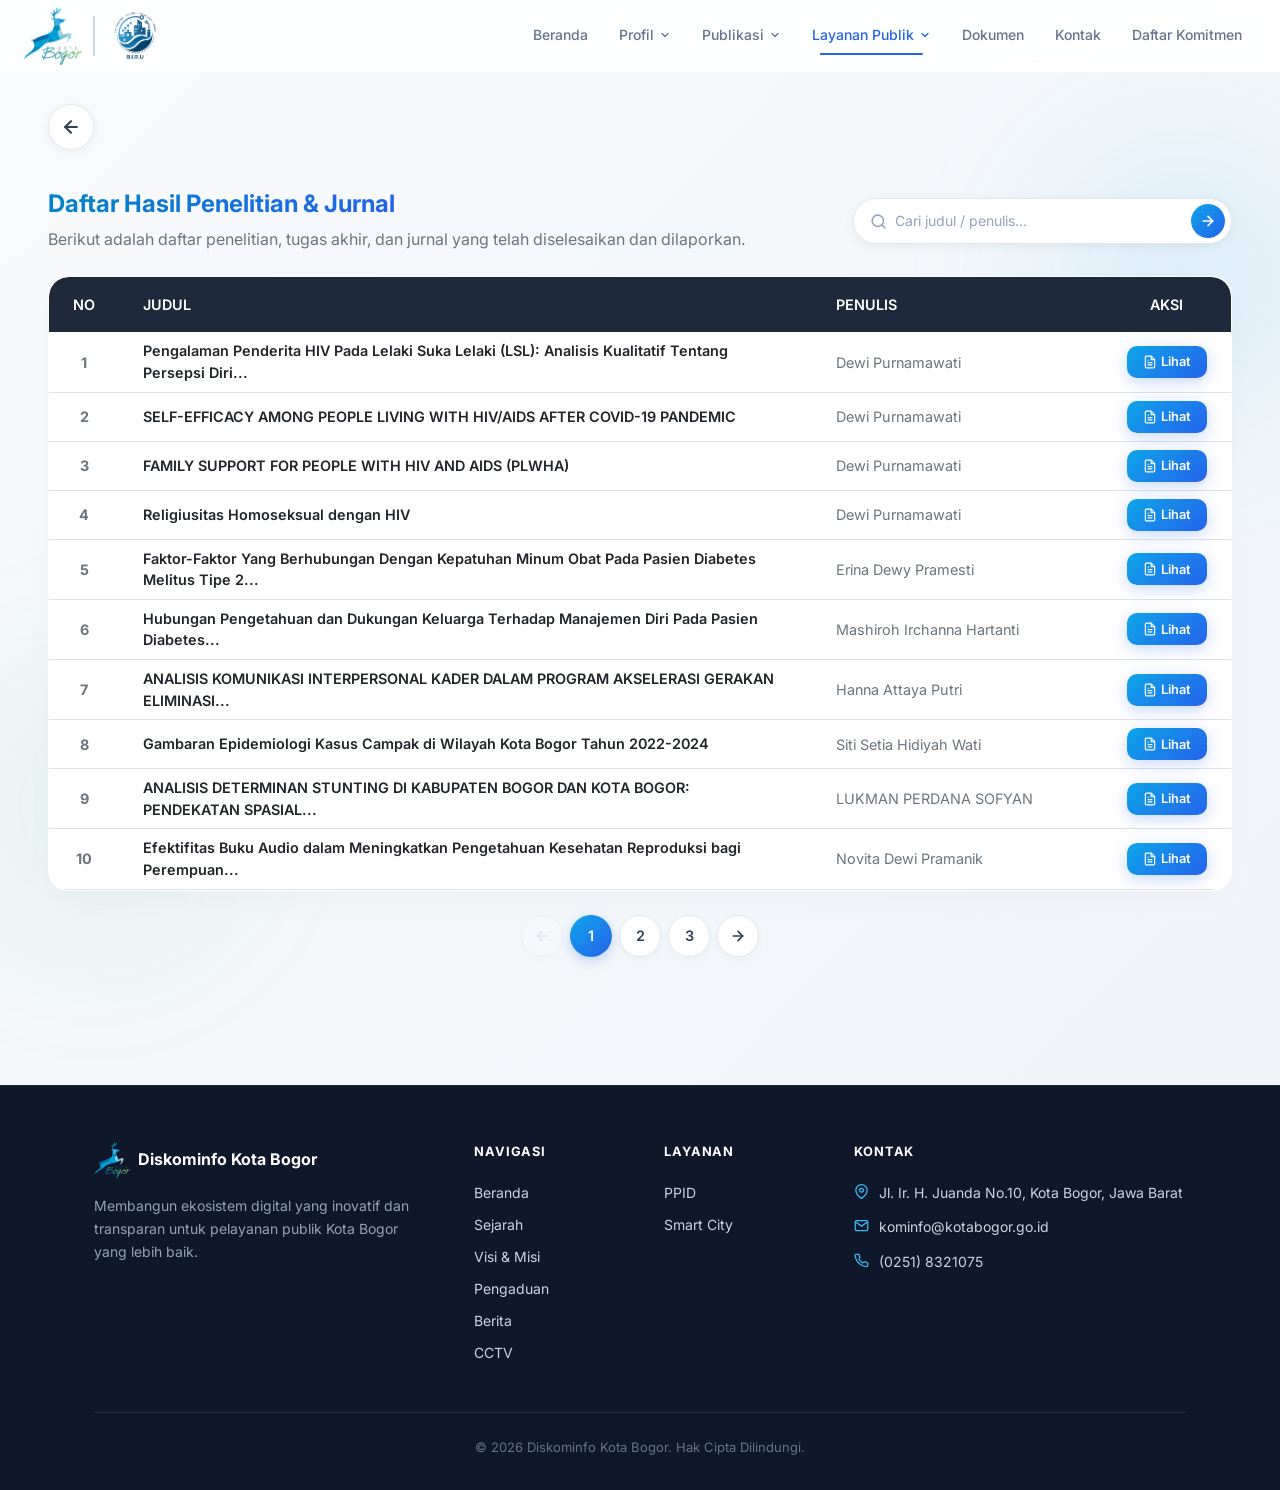
==== commit 52d5b95c: "fix: restore static back button position in daftar-jurnal.html" ====
--- a/daftar-jurnal.html
+++ b/daftar-jurnal.html
@@ -132,7 +132,7 @@
 
   <div class="container-fluid px-4 px-md-5 mt-2 position-relative" style="z-index: 1;">
     <div class="mb-4" data-aos="fade-up">
-      <a href="penelitian.html" class="btn-back-round" title="Kembali ke Layanan Akademik">
+      <a href="penelitian.html" class="btn-back-round btn-back-static" title="Kembali ke Layanan Akademik">
         <svg width="20" height="20" viewBox="0 0 24 24" fill="none" stroke="currentColor" stroke-width="2.5" stroke-linecap="round" stroke-linejoin="round"><line x1="19" y1="12" x2="5" y2="12"></line><polyline points="12 19 5 12 12 5"></polyline></svg>
       </a>
     </div>
--- a/assets/css/app.css
+++ b/assets/css/app.css
@@ -805,4 +805,14 @@
   font-weight: 700 !important;
   font-size: 1.1rem !important;
   margin-bottom: 1rem !important;
+}
+
+/* Static Back Button Override (For table pages where layout is fluid/full-width) */
+.btn-back-static {
+  position: relative !important;
+  top: auto !important;
+  left: auto !important;
+  display: inline-flex !important;
+  margin-bottom: 1rem !important;
+  box-shadow: 0 2px 8px rgba(15, 23, 42, 0.05) !important;
 }
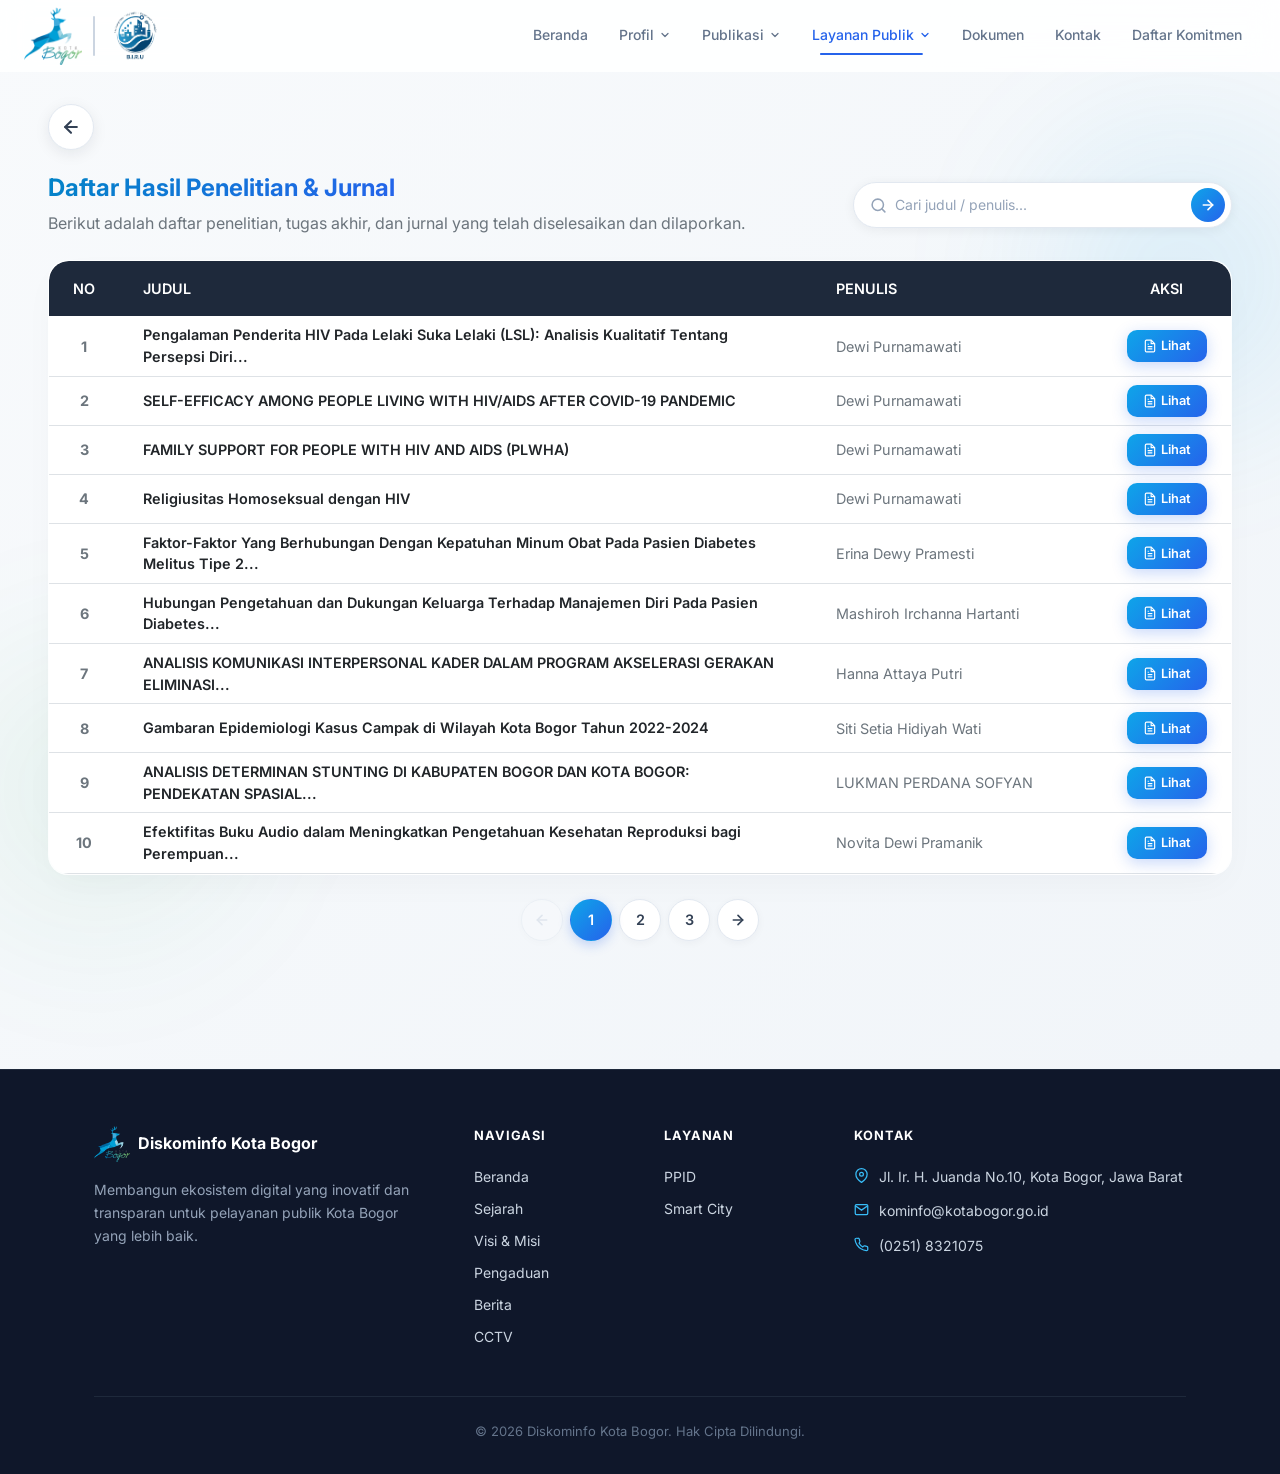
==== commit 48ed7551: "style: consolidate redundant CSS and fix back button sticky positioning" ====
--- a/daftar-jurnal.html
+++ b/daftar-jurnal.html
@@ -14,16 +14,6 @@
   <link rel="stylesheet" href="assets/css/app.css">
   
   <style>
-    /* CSS Tambahan untuk memastikan navbar hover dan tanpa dot di mobile */
-    .nav-item { list-style: none !important; }
-    .nav-menu .dropdown-menu { border: none; box-shadow: 0 4px 15px rgba(0,0,0,0.08); border-radius: 12px; }
-    .nav-menu .dropdown-item { padding: 0.6rem 1.2rem; border-radius: 6px; margin: 2px 8px; width: auto; font-weight: 500; }
-    .nav-menu .dropdown-item:hover { background-color: #f1f5f9; color: #0ea5e9; }
-    
-    @media (max-width: 991px) {
-      .nav-menu .dropdown-menu { display: block !important; box-shadow: none !important; padding: 0; margin-left: 1rem; border-left: 2px solid #e2e8f0; border-radius: 0; background: transparent; }
-      .nav-menu .dropdown-item { padding: 0.5rem 1rem; }
-    }
     #journalsTable thead th {
       background-color: #1e293b !important;
       color: #ffffff !important;
@@ -125,14 +115,14 @@
 <header class="site-nav" id="siteNav"></header>
 
 <!-- ═══════════ KONTEN UTAMA ═══════════ -->
-<section class="section position-relative overflow-hidden" style="min-height: 80vh; padding-top: 6rem; padding-bottom: 4rem; background: linear-gradient(135deg, #f8fafc 0%, #f1f5f9 100%);">
+<section class="section position-relative" style="min-height: 80vh; padding-top: 6rem; padding-bottom: 4rem; background: linear-gradient(135deg, #f8fafc 0%, #f1f5f9 100%);">
   <!-- Glowing Background Blobs -->
   <div class="bg-glowing-blob" style="top: 5%; right: -10%;"></div>
   <div class="bg-glowing-blob" style="bottom: 5%; left: -10%; background: radial-gradient(circle, rgba(22, 163, 74, 0.08) 0%, rgba(22, 163, 74, 0) 70%);"></div>
 
   <div class="container-fluid px-4 px-md-5 mt-2 position-relative" style="z-index: 1;">
-    <div class="mb-4" data-aos="fade-up">
-      <a href="penelitian.html" class="btn-back-round btn-back-static" title="Kembali ke Layanan Akademik">
+    <div class="mb-4 btn-back-wrapper">
+      <a href="penelitian.html" class="btn-back-round" title="Kembali ke Layanan Akademik">
         <svg width="20" height="20" viewBox="0 0 24 24" fill="none" stroke="currentColor" stroke-width="2.5" stroke-linecap="round" stroke-linejoin="round"><line x1="19" y1="12" x2="5" y2="12"></line><polyline points="12 19 5 12 12 5"></polyline></svg>
       </a>
     </div>
--- a/assets/css/app.css
+++ b/assets/css/app.css
@@ -757,11 +757,17 @@
   transform: translateY(0) !important;
 }
 
+.btn-back-wrapper {
+  position: sticky;
+  top: 90px;
+  z-index: 1000;
+  height: 46px;
+  margin-bottom: 1.5rem;
+  pointer-events: none;
+}
+
 .btn-back-round {
-  position: fixed;
-  top: 90px;
-  left: 30px;
-  z-index: 1000;
+  position: relative;
   display: inline-flex;
   align-items: center;
   justify-content: center;
@@ -773,13 +779,19 @@
   color: var(--slate-700) !important;
   box-shadow: 0 4px 15px rgba(15, 23, 42, 0.08) !important;
   transition: all 0.25s cubic-bezier(0.4, 0, 0.2, 1) !important;
-}
-
-@media (max-width: 1400px) {
-  .btn-back-round {
-    position: absolute;
-    top: auto;
-    left: auto;
+  animation: backButtonFadeInUp 0.8s cubic-bezier(0.16, 1, 0.3, 1) both;
+  animation-delay: 0.2s;
+  pointer-events: auto;
+}
+
+@keyframes backButtonFadeInUp {
+  0% {
+    opacity: 0;
+    transform: translateY(20px);
+  }
+  100% {
+    opacity: 1;
+    transform: translateY(0);
   }
 }
 
@@ -807,12 +819,60 @@
   margin-bottom: 1rem !important;
 }
 
-/* Static Back Button Override (For table pages where layout is fluid/full-width) */
-.btn-back-static {
-  position: relative !important;
-  top: auto !important;
-  left: auto !important;
-  display: inline-flex !important;
-  margin-bottom: 1rem !important;
-  box-shadow: 0 2px 8px rgba(15, 23, 42, 0.05) !important;
-}+/* Note: btn-back-static is deprecated and has been replaced by the container-aligned fixed position logic. */
+
+/* ─── NAVBAR DROPDOWN (Bootstrap override) ─── */
+.nav-item { list-style: none !important; }
+.nav-menu .dropdown-menu { border: none; box-shadow: 0 4px 15px rgba(0,0,0,0.08); border-radius: 12px; }
+.nav-menu .dropdown-item { padding: 0.6rem 1.2rem; border-radius: 6px; margin: 2px 8px; width: auto; font-weight: 500; }
+.nav-menu .dropdown-item:hover { background-color: #f1f5f9; color: #0ea5e9; }
+
+@media (max-width: 991px) {
+  .nav-menu .dropdown-menu { display: block !important; box-shadow: none !important; padding: 0; margin-left: 1rem; border-left: 2px solid #e2e8f0; border-radius: 0; background: transparent; }
+  .nav-menu .dropdown-item { padding: 0.5rem 1rem; }
+}
+
+/* ─── SHARED COMPONENTS (Custom Nav Pills & Info Box & Hover Card) ─── */
+.custom-nav-pills .nav-link {
+  color: #475569;
+  background-color: #fff;
+  border: 1px solid #cbd5e1;
+  border-radius: 8px;
+  padding: 10px 20px;
+  font-weight: 600;
+  font-size: 0.9rem;
+  transition: all 0.2s ease;
+}
+.custom-nav-pills .nav-link:hover {
+  border-color: #94a3b8;
+  background-color: #f8fafc;
+}
+.custom-nav-pills .nav-link.active {
+  color: #fff;
+  background-color: #0ea5e9;
+  border-color: #0ea5e9;
+}
+.info-box {
+  background-color: #f8fafc;
+  border: 1px solid #e2e8f0;
+  border-radius: 12px;
+  padding: 24px;
+}
+.info-box h5 {
+  color: #dc2626; /* Red color for warning/important */
+  font-weight: 700;
+  font-size: 1.1rem;
+  margin-bottom: 1rem;
+}
+.info-box ol {
+  padding-left: 1rem;
+  color: #475569;
+  font-size: 0.9rem;
+  line-height: 1.8;
+}
+.info-box ol li strong {
+  color: #1e293b;
+}
+
+.hover-card { transition: all 0.3s ease; }
+.hover-card:hover { background-color: #fff !important; box-shadow: 0 5px 15px rgba(14, 165, 233, 0.15) !important; border-color: #0ea5e9 !important; }
